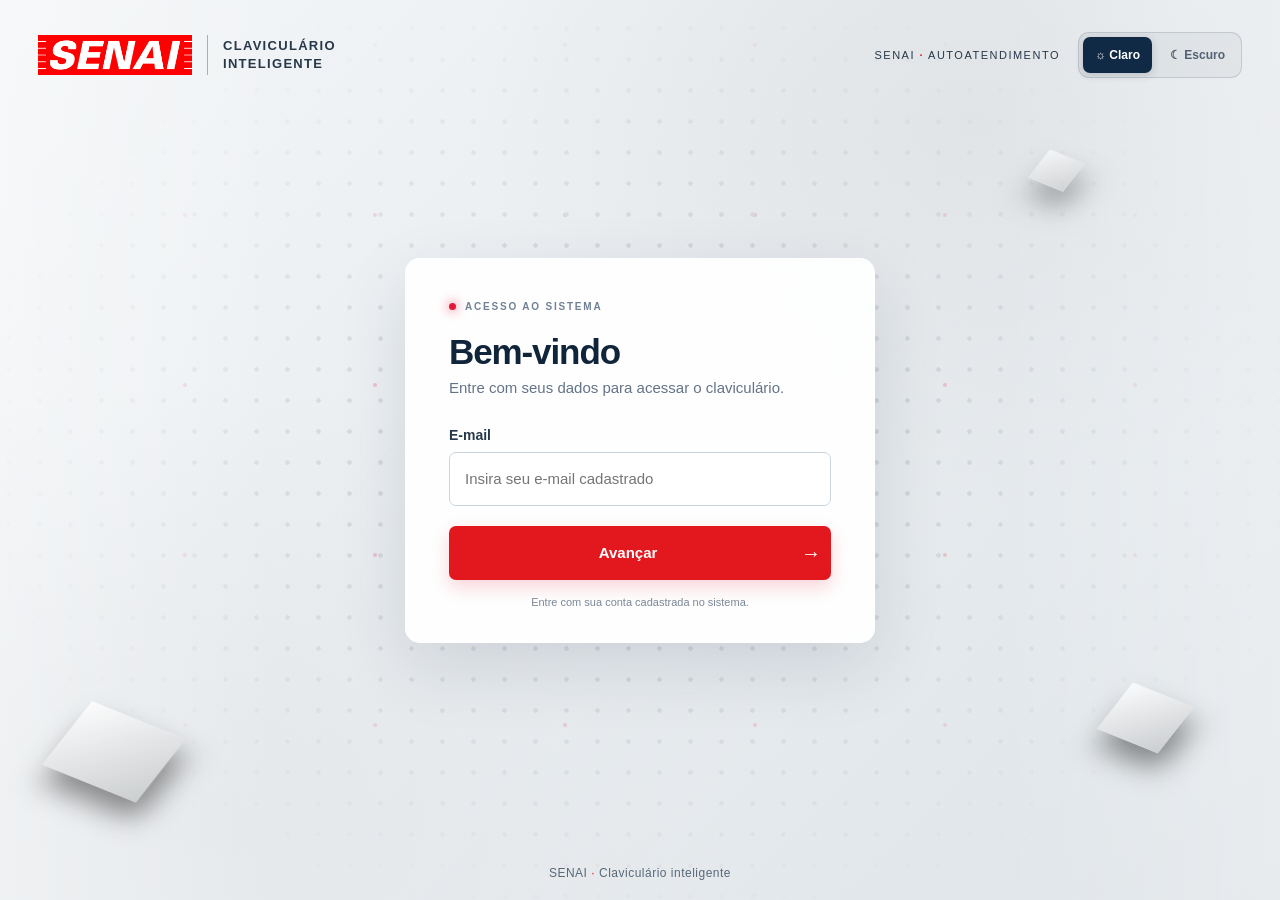
==== site/login.html @ 5d77051e "Junção do API e do Site" ====
<!doctype html>
<html lang="pt-BR">
<head>
  <meta charset="utf-8">
  <meta name="viewport" content="width=device-width, initial-scale=1">
  <meta name="theme-color" content="#151617">
  <title>Acesso | Claviculário SENAI</title>
  <link rel="stylesheet" href="login.css?v=responsive1">
</head>
<body>
  <section class="login-screen" id="loginScreen" aria-label="Acesso ao claviculário">
    <header class="login-header">
      <div class="login-brand"><img src="senai-logo.png" alt="SENAI"><span></span><strong>CLAVICULÁRIO<br>INTELIGENTE</strong></div>
      <div class="login-header-actions"><div class="login-mark" aria-hidden="true">SENAI <b>·</b> AUTOATENDIMENTO</div><div class="login-theme-options" role="group" aria-label="Tema da tela"><button class="login-theme-option" type="button" data-login-theme="light">☼ Claro</button><button class="login-theme-option" type="button" data-login-theme="dark">☾ Escuro</button></div></div>
    </header>
    <div class="login-content">
      <form class="login-card" id="loginForm">
        <div class="login-kicker"><i></i> ACESSO AO SISTEMA</div>
        <h1>Bem-vindo</h1>
        <p class="login-description" id="loginDescription">Entre com seus dados para acessar o claviculário.</p>
        <div class="login-step" id="identityStep">
          <label for="loginIdentity">E-mail</label>
          <input id="loginIdentity" class="login-select" type="email" placeholder="Insira seu e-mail cadastrado" autocomplete="username" required>
        </div>
        <div class="login-step" id="passwordStep" hidden>
          <label for="loginPassword">Senha</label>
          <input id="loginPassword" class="login-select" type="password" placeholder="Insira sua senha" autocomplete="current-password">
          <button class="login-back" type="button" id="loginBack">← Voltar</button>
        </div>
        <button class="login-submit" id="loginSubmit" type="submit">Avançar <span aria-hidden="true">→</span></button>
        <p class="login-note" id="loginNote">Entre com sua conta cadastrada no sistema.</p>
      </form>
    </div>
    <footer class="login-footer">SENAI <span>·</span> Claviculário inteligente</footer>
    <div class="login-cube cube-one" aria-hidden="true"></div><div class="login-cube cube-two" aria-hidden="true"></div><div class="login-cube cube-three" aria-hidden="true"></div>
  </section>
<script src="api-config.js?v=api2"></script>
<script src="login.js?v=cors1"></script>
</body>
</html>
---- site/login.css ----
*{box-sizing:border-box}
html,body{margin:0;min-width:320px;min-height:100%;font-family:Arial,Helvetica,sans-serif}
body{background:#111;color:#fff}
.login-screen{position:fixed;inset:0;overflow:hidden;background:radial-gradient(ellipse at 76% 14%,#343638 0,transparent 36%),radial-gradient(ellipse at 15% 91%,#17191b 0,transparent 38%),linear-gradient(135deg,#292a2b 0%,#151617 48%,#050606 100%);transition:background .35s ease,color .35s ease}
.login-screen:before{content:"";position:absolute;inset:0;pointer-events:none;opacity:.65;background-image:radial-gradient(circle,#d7d9dc 2.5px,transparent 3px),radial-gradient(circle,#e31837 2px,transparent 3px),linear-gradient(130deg,transparent 49.8%,#e3183722 50%,transparent 50.2%);background-size:31px 31px,190px 170px,340px 260px;background-position:24px 44px,90px 130px,15% 24%;mask-image:radial-gradient(ellipse at center,#000 0%,transparent 78%)}
.login-screen:after{content:"";position:absolute;inset:0;pointer-events:none;background:linear-gradient(90deg,#05060655,transparent 22%,transparent 78%,#05060644)}
.login-header{position:absolute;z-index:2;top:32px;left:38px;right:38px;display:flex;align-items:center;justify-content:space-between}
.login-brand{display:flex;align-items:center;gap:15px}.login-brand img{width:154px;height:auto;display:block}.login-brand>span{height:40px;width:1px;background:#ffffff65}.login-brand strong{font-size:13px;line-height:1.35;letter-spacing:1.3px;font-weight:600}.login-mark{font-size:11px;letter-spacing:1.5px;color:#bdc1c4}.login-mark b,.login-footer span{color:#e31837}
.login-header-actions{display:flex;align-items:center;gap:18px}.login-theme-options{display:flex;gap:6px;padding:4px;border:1px solid #ffffff30;border-radius:11px;background:#1118}.login-theme-option{height:36px;padding:0 12px;border:0;border-radius:7px;background:transparent;color:#c7c9cb;font-size:12px;font-weight:600}.login-theme-option:hover{background:#ffffff18;color:#fff}.login-theme-option.selected{background:#fff;color:#152235;box-shadow:0 2px 8px #0003}
.login-content{position:relative;z-index:2;height:100%;display:grid;place-items:center;padding:100px 20px}.login-card{width:min(100%,470px);padding:42px 43px 34px;border:1px solid #ffffff12;border-radius:15px;background:#171819d9;box-shadow:0 30px 100px #0007;backdrop-filter:blur(12px);transition:background .35s ease,border-color .35s ease,box-shadow .35s ease}
.login-kicker{display:flex;align-items:center;gap:9px;color:#aeb2b5;font-size:10px;letter-spacing:1.8px;font-weight:700}.login-kicker i{width:7px;height:7px;border-radius:50%;background:#e31837;box-shadow:0 0 12px #e31837}.login-card h1{font-size:35px;letter-spacing:-1.1px;margin:20px 0 7px;font-weight:700}.login-description{font-size:15px;color:#b6b8bb;margin:0 0 31px}
.login-card label{display:block;font-size:14px;font-weight:700;margin-bottom:9px}.login-select{width:100%;height:54px;border:1px solid #55595d;border-radius:7px;background:#252729;color:#fff;padding:0 15px;font-size:15px;outline:none}.login-select:focus{border-color:#e31837;box-shadow:0 0 0 3px #e3183726}
.login-submit{margin-top:20px;width:100%;height:54px;border:0;border-radius:7px;background:#e3181f;color:white;font-size:15px;font-weight:700;transition:background .2s,transform .2s}.login-submit:hover{background:#c9111d;transform:translateY(-1px)}.login-submit span{float:right;margin-right:4px;font-size:20px;line-height:18px}.login-note{margin:16px 0 0;color:#85898d;font-size:11px;text-align:center}.login-back{margin-top:10px;padding:5px 0;border:0;background:transparent;color:#c3c6c9;font-size:12px;text-align:left}.login-back:hover{color:#fff}.login-step[hidden]{display:none}.login-step input{display:block}
.login-footer{position:absolute;z-index:2;bottom:20px;left:0;right:0;text-align:center;color:#c4c6c8;font-size:12px;letter-spacing:.5px}.login-cube{position:absolute;z-index:1;width:52px;height:52px;background:linear-gradient(135deg,#fff,#c4c6c8);transform:rotate(30deg) skew(-8deg,-8deg);box-shadow:12px 17px 28px #0008;opacity:.8}.cube-one{left:5%;bottom:12%;width:100px;height:80px}.cube-two{right:8%;bottom:17%;width:65px;height:58px}.cube-three{right:16%;top:17%;width:37px;height:35px;opacity:.62}
@media(max-width:640px){.login-header{top:20px;left:18px;right:18px}.login-brand img{width:125px}.login-brand{gap:10px}.login-brand strong{font-size:10px}.login-mark{display:none}.login-card{padding:32px 24px 28px}.login-card h1{font-size:30px}.login-content{padding:90px 16px}.cube-one{left:-15px;bottom:7%;width:70px;height:60px}.cube-two{right:-8px;bottom:11%;width:48px;height:44px}.cube-three{right:7%;top:17%}.login-footer{font-size:10px}}
.login-screen.light-theme{background:radial-gradient(ellipse at 76% 14%,#e1e4e7 0,transparent 36%),radial-gradient(ellipse at 15% 91%,#e5e8eb 0,transparent 38%),linear-gradient(135deg,#f3f5f7 0%,#e9edf0 52%,#dfe4e8 100%);color:#10243a}
.login-screen.light-theme:before{opacity:.35;background-image:radial-gradient(circle,#7e8994 2px,transparent 2.5px),radial-gradient(circle,#e31837 1.5px,transparent 2.5px),linear-gradient(130deg,transparent 49.8%,#e3183718 50%,transparent 50.2%)}
.login-screen.light-theme:after{background:linear-gradient(90deg,#fff5,transparent 22%,transparent 78%,#fff4)}
.login-screen.light-theme .login-brand>span{background:#10243a55}.login-screen.light-theme .login-brand strong,.login-screen.light-theme .login-mark{color:#26384a}
.login-screen.light-theme .login-card{background:#ffffffed;border-color:#ffffffaa;box-shadow:0 24px 70px #10243a20}.login-screen.light-theme .login-kicker{color:#718092}.login-screen.light-theme .login-card h1{color:#10243a}.login-screen.light-theme .login-description{color:#647386}.login-screen.light-theme .login-card label{color:#26384a}.login-screen.light-theme .login-select{background:#fff;color:#10243a;border-color:#cbd3dc}.login-screen.light-theme .login-note{color:#7a8797}.login-screen.light-theme .login-back{color:#516275}.login-screen.light-theme .login-back:hover{color:#10243a}.login-screen.light-theme .login-footer{color:#586879}
.login-screen.light-theme .login-theme-options{border-color:#10243a24;background:#10243a0a}.login-screen.light-theme .login-theme-option{color:#526174}.login-screen.light-theme .login-theme-option:hover{background:#10243a0d;color:#10243a}.login-screen.light-theme .login-theme-option.selected{background:#102a46;color:#fff;box-shadow:0 2px 8px #10243a2b}
.login-screen:before{animation:field-drift 34s ease-in-out infinite alternate}
.login-brand{animation:fade-in .65s ease both}
.login-theme-options{animation:fade-in .65s .12s ease both}
.login-card{animation:card-arrive .7s cubic-bezier(.2,.75,.25,1) both}
.login-cube{animation:cube-float 7s ease-in-out infinite;will-change:transform}
.cube-two{animation-delay:-2.2s}.cube-three{animation-delay:-4.1s}
.login-submit{box-shadow:0 7px 18px #e3183730;transition:background .2s,transform .2s,box-shadow .2s}
.login-submit:hover{box-shadow:0 10px 25px #e3183745}
.login-submit:active{transform:scale(.985);box-shadow:0 3px 10px #e3183730}
.login-select{transition:border-color .2s,box-shadow .2s,background .3s,color .3s}
.login-theme-option{transition:background .2s,color .2s,transform .2s}
.login-theme-option:active{transform:scale(.96)}
@keyframes fade-in{from{opacity:0;transform:translateY(-8px)}to{opacity:1;transform:translateY(0)}}
@keyframes card-arrive{from{opacity:0;transform:translateY(18px) scale(.985)}to{opacity:1;transform:translateY(0) scale(1)}}
@keyframes cube-float{0%,100%{translate:0 0;rotate:0deg}50%{translate:0 -15px;rotate:3deg}}
@keyframes field-drift{from{background-position:24px 44px,90px 130px,15% 24%}to{background-position:46px 22px,122px 108px,18% 29%}}
@media(prefers-reduced-motion:reduce){.login-screen:before,.login-brand,.login-theme-options,.login-card,.login-cube{animation:none!important}.login-submit,.login-select,.login-theme-option{transition:none!important}}
@media(max-width:640px){.login-screen{position:relative;min-height:100vh;min-height:100svh;height:auto;overflow-x:hidden;overflow-y:auto;display:flex;flex-direction:column}.login-header{position:relative;inset:auto;padding:18px 16px 0;gap:12px;flex-wrap:wrap}.login-header-actions{margin-left:auto;gap:8px}.login-content{height:auto;flex:1;min-height:0;padding:24px 16px}.login-card{width:min(100%,470px);padding:28px 22px 24px}.login-footer{position:relative;inset:auto;padding:12px 12px max(16px,env(safe-area-inset-bottom))}.login-cube{pointer-events:none}}
@media(max-width:380px){.login-header{padding-left:13px;padding-right:13px}.login-brand img{width:112px}.login-brand{gap:8px}.login-brand strong{font-size:9px;letter-spacing:1px}.login-header-actions{width:100%;justify-content:flex-end}.login-theme-option{height:34px;padding:0 10px}.login-content{padding:18px 13px}.login-card{padding:25px 19px 22px}.login-card h1{font-size:28px}.login-description{margin-bottom:25px}.login-footer{font-size:9px}}
@media(max-height:520px) and (max-width:640px){.login-header{padding-top:12px}.login-content{padding-top:14px;padding-bottom:14px}.login-card{padding:20px}.login-card h1{margin-top:12px}.login-description{margin-bottom:18px}.login-footer{padding-top:8px}}
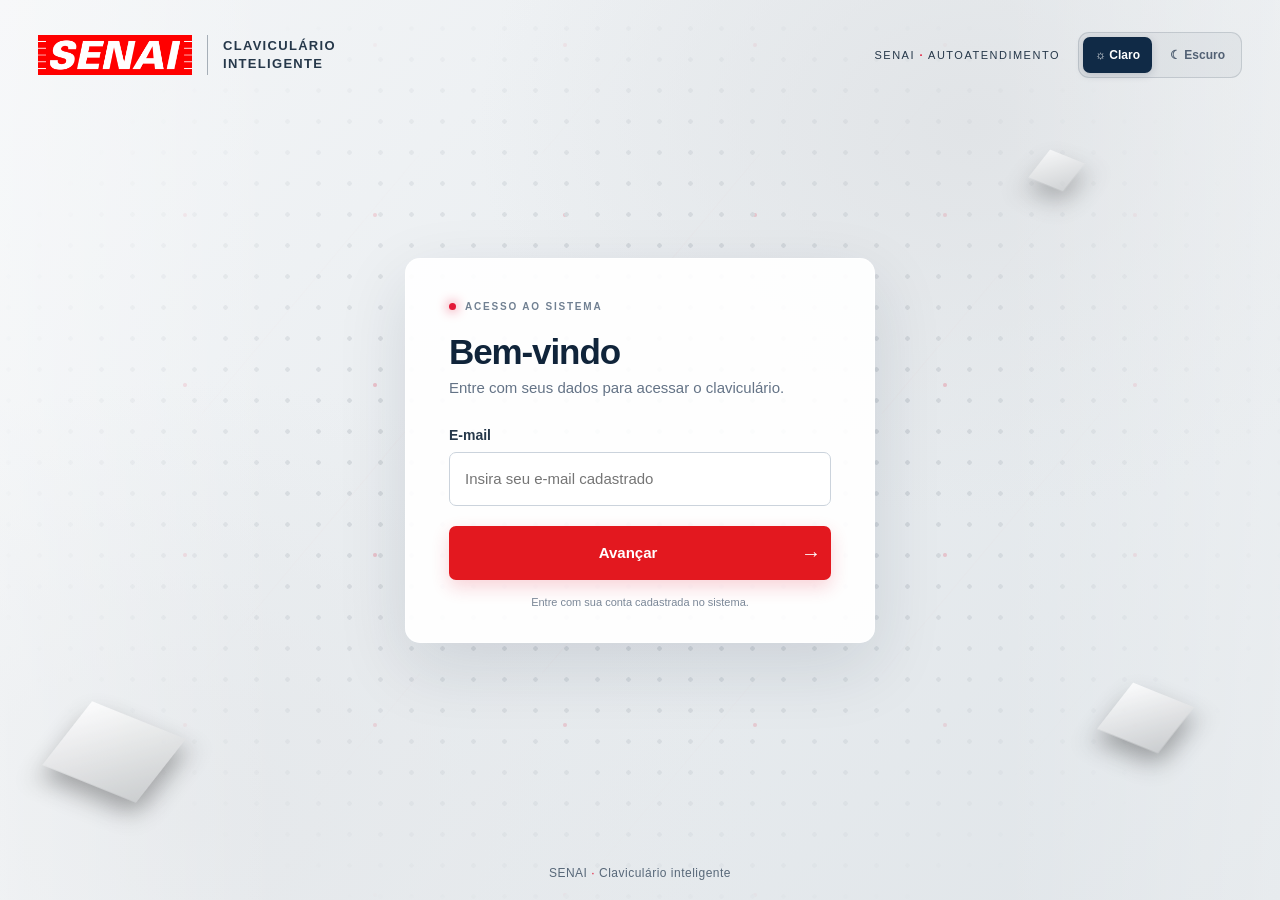
==== commit d111638a: "Organizando arquivos .md e adicionando novas funcionalidades ao sistema" ====
--- a/site/login.html
+++ b/site/login.html
@@ -1,17 +1,25 @@
 <!doctype html>
 <html lang="pt-BR">
+
 <head>
   <meta charset="utf-8">
   <meta name="viewport" content="width=device-width, initial-scale=1">
   <meta name="theme-color" content="#151617">
   <title>Acesso | Claviculário SENAI</title>
-  <link rel="stylesheet" href="login.css?v=responsive1">
+  <link rel="stylesheet" href="login.css?v=perf1">
 </head>
+
 <body>
   <section class="login-screen" id="loginScreen" aria-label="Acesso ao claviculário">
     <header class="login-header">
-      <div class="login-brand"><img src="senai-logo.png" alt="SENAI"><span></span><strong>CLAVICULÁRIO<br>INTELIGENTE</strong></div>
-      <div class="login-header-actions"><div class="login-mark" aria-hidden="true">SENAI <b>·</b> AUTOATENDIMENTO</div><div class="login-theme-options" role="group" aria-label="Tema da tela"><button class="login-theme-option" type="button" data-login-theme="light">☼ Claro</button><button class="login-theme-option" type="button" data-login-theme="dark">☾ Escuro</button></div></div>
+      <div class="login-brand"><img src="senai-logo.png"
+          alt="SENAI"><span></span><strong>CLAVICULÁRIO<br>INTELIGENTE</strong></div>
+      <div class="login-header-actions">
+        <div class="login-mark" aria-hidden="true">SENAI <b>·</b> AUTOATENDIMENTO</div>
+        <div class="login-theme-options" role="group" aria-label="Tema da tela"><button class="login-theme-option"
+            type="button" data-login-theme="light">☼ Claro</button><button class="login-theme-option" type="button"
+            data-login-theme="dark">☾ Escuro</button></div>
+      </div>
     </header>
     <div class="login-content">
       <form class="login-card" id="loginForm">
@@ -20,11 +28,13 @@
         <p class="login-description" id="loginDescription">Entre com seus dados para acessar o claviculário.</p>
         <div class="login-step" id="identityStep">
           <label for="loginIdentity">E-mail</label>
-          <input id="loginIdentity" class="login-select" type="email" placeholder="Insira seu e-mail cadastrado" autocomplete="username" required>
+          <input id="loginIdentity" class="login-select" type="email" placeholder="Insira seu e-mail cadastrado"
+            autocomplete="username" required>
         </div>
         <div class="login-step" id="passwordStep" hidden>
           <label for="loginPassword">Senha</label>
-          <input id="loginPassword" class="login-select" type="password" placeholder="Insira sua senha" autocomplete="current-password">
+          <input id="loginPassword" class="login-select" type="password" placeholder="Insira sua senha"
+            autocomplete="current-password">
           <button class="login-back" type="button" id="loginBack">← Voltar</button>
         </div>
         <button class="login-submit" id="loginSubmit" type="submit">Avançar <span aria-hidden="true">→</span></button>
@@ -32,9 +42,12 @@
       </form>
     </div>
     <footer class="login-footer">SENAI <span>·</span> Claviculário inteligente</footer>
-    <div class="login-cube cube-one" aria-hidden="true"></div><div class="login-cube cube-two" aria-hidden="true"></div><div class="login-cube cube-three" aria-hidden="true"></div>
+    <div class="login-cube cube-one" aria-hidden="true"></div>
+    <div class="login-cube cube-two" aria-hidden="true"></div>
+    <div class="login-cube cube-three" aria-hidden="true"></div>
   </section>
-<script src="api-config.js?v=api2"></script>
-<script src="login.js?v=cors1"></script>
+  <script src="api-config.js?v=api2"></script>
+  <script src="login.js?v=painel1"></script>
 </body>
-</html>
+
+</html>
--- a/site/login.css
+++ b/site/login.css
@@ -1,41 +1,718 @@
-*{box-sizing:border-box}
-html,body{margin:0;min-width:320px;min-height:100%;font-family:Arial,Helvetica,sans-serif}
-body{background:#111;color:#fff}
-.login-screen{position:fixed;inset:0;overflow:hidden;background:radial-gradient(ellipse at 76% 14%,#343638 0,transparent 36%),radial-gradient(ellipse at 15% 91%,#17191b 0,transparent 38%),linear-gradient(135deg,#292a2b 0%,#151617 48%,#050606 100%);transition:background .35s ease,color .35s ease}
-.login-screen:before{content:"";position:absolute;inset:0;pointer-events:none;opacity:.65;background-image:radial-gradient(circle,#d7d9dc 2.5px,transparent 3px),radial-gradient(circle,#e31837 2px,transparent 3px),linear-gradient(130deg,transparent 49.8%,#e3183722 50%,transparent 50.2%);background-size:31px 31px,190px 170px,340px 260px;background-position:24px 44px,90px 130px,15% 24%;mask-image:radial-gradient(ellipse at center,#000 0%,transparent 78%)}
-.login-screen:after{content:"";position:absolute;inset:0;pointer-events:none;background:linear-gradient(90deg,#05060655,transparent 22%,transparent 78%,#05060644)}
-.login-header{position:absolute;z-index:2;top:32px;left:38px;right:38px;display:flex;align-items:center;justify-content:space-between}
-.login-brand{display:flex;align-items:center;gap:15px}.login-brand img{width:154px;height:auto;display:block}.login-brand>span{height:40px;width:1px;background:#ffffff65}.login-brand strong{font-size:13px;line-height:1.35;letter-spacing:1.3px;font-weight:600}.login-mark{font-size:11px;letter-spacing:1.5px;color:#bdc1c4}.login-mark b,.login-footer span{color:#e31837}
-.login-header-actions{display:flex;align-items:center;gap:18px}.login-theme-options{display:flex;gap:6px;padding:4px;border:1px solid #ffffff30;border-radius:11px;background:#1118}.login-theme-option{height:36px;padding:0 12px;border:0;border-radius:7px;background:transparent;color:#c7c9cb;font-size:12px;font-weight:600}.login-theme-option:hover{background:#ffffff18;color:#fff}.login-theme-option.selected{background:#fff;color:#152235;box-shadow:0 2px 8px #0003}
-.login-content{position:relative;z-index:2;height:100%;display:grid;place-items:center;padding:100px 20px}.login-card{width:min(100%,470px);padding:42px 43px 34px;border:1px solid #ffffff12;border-radius:15px;background:#171819d9;box-shadow:0 30px 100px #0007;backdrop-filter:blur(12px);transition:background .35s ease,border-color .35s ease,box-shadow .35s ease}
-.login-kicker{display:flex;align-items:center;gap:9px;color:#aeb2b5;font-size:10px;letter-spacing:1.8px;font-weight:700}.login-kicker i{width:7px;height:7px;border-radius:50%;background:#e31837;box-shadow:0 0 12px #e31837}.login-card h1{font-size:35px;letter-spacing:-1.1px;margin:20px 0 7px;font-weight:700}.login-description{font-size:15px;color:#b6b8bb;margin:0 0 31px}
-.login-card label{display:block;font-size:14px;font-weight:700;margin-bottom:9px}.login-select{width:100%;height:54px;border:1px solid #55595d;border-radius:7px;background:#252729;color:#fff;padding:0 15px;font-size:15px;outline:none}.login-select:focus{border-color:#e31837;box-shadow:0 0 0 3px #e3183726}
-.login-submit{margin-top:20px;width:100%;height:54px;border:0;border-radius:7px;background:#e3181f;color:white;font-size:15px;font-weight:700;transition:background .2s,transform .2s}.login-submit:hover{background:#c9111d;transform:translateY(-1px)}.login-submit span{float:right;margin-right:4px;font-size:20px;line-height:18px}.login-note{margin:16px 0 0;color:#85898d;font-size:11px;text-align:center}.login-back{margin-top:10px;padding:5px 0;border:0;background:transparent;color:#c3c6c9;font-size:12px;text-align:left}.login-back:hover{color:#fff}.login-step[hidden]{display:none}.login-step input{display:block}
-.login-footer{position:absolute;z-index:2;bottom:20px;left:0;right:0;text-align:center;color:#c4c6c8;font-size:12px;letter-spacing:.5px}.login-cube{position:absolute;z-index:1;width:52px;height:52px;background:linear-gradient(135deg,#fff,#c4c6c8);transform:rotate(30deg) skew(-8deg,-8deg);box-shadow:12px 17px 28px #0008;opacity:.8}.cube-one{left:5%;bottom:12%;width:100px;height:80px}.cube-two{right:8%;bottom:17%;width:65px;height:58px}.cube-three{right:16%;top:17%;width:37px;height:35px;opacity:.62}
-@media(max-width:640px){.login-header{top:20px;left:18px;right:18px}.login-brand img{width:125px}.login-brand{gap:10px}.login-brand strong{font-size:10px}.login-mark{display:none}.login-card{padding:32px 24px 28px}.login-card h1{font-size:30px}.login-content{padding:90px 16px}.cube-one{left:-15px;bottom:7%;width:70px;height:60px}.cube-two{right:-8px;bottom:11%;width:48px;height:44px}.cube-three{right:7%;top:17%}.login-footer{font-size:10px}}
-.login-screen.light-theme{background:radial-gradient(ellipse at 76% 14%,#e1e4e7 0,transparent 36%),radial-gradient(ellipse at 15% 91%,#e5e8eb 0,transparent 38%),linear-gradient(135deg,#f3f5f7 0%,#e9edf0 52%,#dfe4e8 100%);color:#10243a}
-.login-screen.light-theme:before{opacity:.35;background-image:radial-gradient(circle,#7e8994 2px,transparent 2.5px),radial-gradient(circle,#e31837 1.5px,transparent 2.5px),linear-gradient(130deg,transparent 49.8%,#e3183718 50%,transparent 50.2%)}
-.login-screen.light-theme:after{background:linear-gradient(90deg,#fff5,transparent 22%,transparent 78%,#fff4)}
-.login-screen.light-theme .login-brand>span{background:#10243a55}.login-screen.light-theme .login-brand strong,.login-screen.light-theme .login-mark{color:#26384a}
-.login-screen.light-theme .login-card{background:#ffffffed;border-color:#ffffffaa;box-shadow:0 24px 70px #10243a20}.login-screen.light-theme .login-kicker{color:#718092}.login-screen.light-theme .login-card h1{color:#10243a}.login-screen.light-theme .login-description{color:#647386}.login-screen.light-theme .login-card label{color:#26384a}.login-screen.light-theme .login-select{background:#fff;color:#10243a;border-color:#cbd3dc}.login-screen.light-theme .login-note{color:#7a8797}.login-screen.light-theme .login-back{color:#516275}.login-screen.light-theme .login-back:hover{color:#10243a}.login-screen.light-theme .login-footer{color:#586879}
-.login-screen.light-theme .login-theme-options{border-color:#10243a24;background:#10243a0a}.login-screen.light-theme .login-theme-option{color:#526174}.login-screen.light-theme .login-theme-option:hover{background:#10243a0d;color:#10243a}.login-screen.light-theme .login-theme-option.selected{background:#102a46;color:#fff;box-shadow:0 2px 8px #10243a2b}
-.login-screen:before{animation:field-drift 34s ease-in-out infinite alternate}
-.login-brand{animation:fade-in .65s ease both}
-.login-theme-options{animation:fade-in .65s .12s ease both}
-.login-card{animation:card-arrive .7s cubic-bezier(.2,.75,.25,1) both}
-.login-cube{animation:cube-float 7s ease-in-out infinite;will-change:transform}
-.cube-two{animation-delay:-2.2s}.cube-three{animation-delay:-4.1s}
-.login-submit{box-shadow:0 7px 18px #e3183730;transition:background .2s,transform .2s,box-shadow .2s}
-.login-submit:hover{box-shadow:0 10px 25px #e3183745}
-.login-submit:active{transform:scale(.985);box-shadow:0 3px 10px #e3183730}
-.login-select{transition:border-color .2s,box-shadow .2s,background .3s,color .3s}
-.login-theme-option{transition:background .2s,color .2s,transform .2s}
-.login-theme-option:active{transform:scale(.96)}
-@keyframes fade-in{from{opacity:0;transform:translateY(-8px)}to{opacity:1;transform:translateY(0)}}
-@keyframes card-arrive{from{opacity:0;transform:translateY(18px) scale(.985)}to{opacity:1;transform:translateY(0) scale(1)}}
-@keyframes cube-float{0%,100%{translate:0 0;rotate:0deg}50%{translate:0 -15px;rotate:3deg}}
-@keyframes field-drift{from{background-position:24px 44px,90px 130px,15% 24%}to{background-position:46px 22px,122px 108px,18% 29%}}
-@media(prefers-reduced-motion:reduce){.login-screen:before,.login-brand,.login-theme-options,.login-card,.login-cube{animation:none!important}.login-submit,.login-select,.login-theme-option{transition:none!important}}
-@media(max-width:640px){.login-screen{position:relative;min-height:100vh;min-height:100svh;height:auto;overflow-x:hidden;overflow-y:auto;display:flex;flex-direction:column}.login-header{position:relative;inset:auto;padding:18px 16px 0;gap:12px;flex-wrap:wrap}.login-header-actions{margin-left:auto;gap:8px}.login-content{height:auto;flex:1;min-height:0;padding:24px 16px}.login-card{width:min(100%,470px);padding:28px 22px 24px}.login-footer{position:relative;inset:auto;padding:12px 12px max(16px,env(safe-area-inset-bottom))}.login-cube{pointer-events:none}}
-@media(max-width:380px){.login-header{padding-left:13px;padding-right:13px}.login-brand img{width:112px}.login-brand{gap:8px}.login-brand strong{font-size:9px;letter-spacing:1px}.login-header-actions{width:100%;justify-content:flex-end}.login-theme-option{height:34px;padding:0 10px}.login-content{padding:18px 13px}.login-card{padding:25px 19px 22px}.login-card h1{font-size:28px}.login-description{margin-bottom:25px}.login-footer{font-size:9px}}
-@media(max-height:520px) and (max-width:640px){.login-header{padding-top:12px}.login-content{padding-top:14px;padding-bottom:14px}.login-card{padding:20px}.login-card h1{margin-top:12px}.login-description{margin-bottom:18px}.login-footer{padding-top:8px}}
+* {
+    box-sizing: border-box
+}
+
+html,
+body {
+    margin: 0;
+    min-width: 320px;
+    min-height: 100%;
+    font-family: Arial, Helvetica, sans-serif
+}
+
+body {
+    background: #111;
+    color: #fff
+}
+
+.login-screen {
+    position: fixed;
+    inset: 0;
+    overflow: hidden;
+    background: radial-gradient(ellipse at 76% 14%, #343638 0, transparent 36%), radial-gradient(ellipse at 15% 91%, #17191b 0, transparent 38%), linear-gradient(135deg, #292a2b 0%, #151617 48%, #050606 100%);
+    transition: background .35s ease, color .35s ease
+}
+
+.login-screen:before {
+    content: "";
+    position: absolute;
+    inset: 0;
+    pointer-events: none;
+    opacity: .65;
+    background-image: radial-gradient(circle, #d7d9dc 2.5px, transparent 3px), radial-gradient(circle, #e31837 2px, transparent 3px), linear-gradient(130deg, transparent 49.8%, #e3183722 50%, transparent 50.2%);
+    background-size: 31px 31px, 190px 170px, 340px 260px;
+    background-position: 24px 44px, 90px 130px, 15% 24%;
+    mask-image: radial-gradient(ellipse at center, #000 0%, transparent 78%)
+}
+
+.login-screen:after {
+    content: "";
+    position: absolute;
+    inset: 0;
+    pointer-events: none;
+    background: linear-gradient(90deg, #05060655, transparent 22%, transparent 78%, #05060644)
+}
+
+.login-header {
+    position: absolute;
+    z-index: 2;
+    top: 32px;
+    left: 38px;
+    right: 38px;
+    display: flex;
+    align-items: center;
+    justify-content: space-between
+}
+
+.login-brand {
+    display: flex;
+    align-items: center;
+    gap: 15px
+}
+
+.login-brand img {
+    width: 154px;
+    height: auto;
+    display: block
+}
+
+.login-brand>span {
+    height: 40px;
+    width: 1px;
+    background: #ffffff65
+}
+
+.login-brand strong {
+    font-size: 13px;
+    line-height: 1.35;
+    letter-spacing: 1.3px;
+    font-weight: 600
+}
+
+.login-mark {
+    font-size: 11px;
+    letter-spacing: 1.5px;
+    color: #bdc1c4
+}
+
+.login-mark b,
+.login-footer span {
+    color: #e31837
+}
+
+.login-header-actions {
+    display: flex;
+    align-items: center;
+    gap: 18px
+}
+
+.login-theme-options {
+    display: flex;
+    gap: 6px;
+    padding: 4px;
+    border: 1px solid #ffffff30;
+    border-radius: 11px;
+    background: #1118
+}
+
+.login-theme-option {
+    height: 36px;
+    padding: 0 12px;
+    border: 0;
+    border-radius: 7px;
+    background: transparent;
+    color: #c7c9cb;
+    font-size: 12px;
+    font-weight: 600
+}
+
+.login-theme-option:hover {
+    background: #ffffff18;
+    color: #fff
+}
+
+.login-theme-option.selected {
+    background: #fff;
+    color: #152235;
+    box-shadow: 0 2px 8px #0003
+}
+
+.login-content {
+    position: relative;
+    z-index: 2;
+    height: 100%;
+    display: grid;
+    place-items: center;
+    padding: 100px 20px
+}
+
+.login-card {
+    width: min(100%, 470px);
+    padding: 42px 43px 34px;
+    border: 1px solid #ffffff12;
+    border-radius: 15px;
+    background: #171819d9;
+    box-shadow: 0 30px 100px #0007;
+    backdrop-filter: blur(12px);
+    transition: background .35s ease, border-color .35s ease, box-shadow .35s ease
+}
+
+.login-kicker {
+    display: flex;
+    align-items: center;
+    gap: 9px;
+    color: #aeb2b5;
+    font-size: 10px;
+    letter-spacing: 1.8px;
+    font-weight: 700
+}
+
+.login-kicker i {
+    width: 7px;
+    height: 7px;
+    border-radius: 50%;
+    background: #e31837;
+    box-shadow: 0 0 12px #e31837
+}
+
+.login-card h1 {
+    font-size: 35px;
+    letter-spacing: -1.1px;
+    margin: 20px 0 7px;
+    font-weight: 700
+}
+
+.login-description {
+    font-size: 15px;
+    color: #b6b8bb;
+    margin: 0 0 31px
+}
+
+.login-card label {
+    display: block;
+    font-size: 14px;
+    font-weight: 700;
+    margin-bottom: 9px
+}
+
+.login-select {
+    width: 100%;
+    height: 54px;
+    border: 1px solid #55595d;
+    border-radius: 7px;
+    background: #252729;
+    color: #fff;
+    padding: 0 15px;
+    font-size: 15px;
+    outline: none
+}
+
+.login-select:focus {
+    border-color: #e31837;
+    box-shadow: 0 0 0 3px #e3183726
+}
+
+.login-submit {
+    margin-top: 20px;
+    width: 100%;
+    height: 54px;
+    border: 0;
+    border-radius: 7px;
+    background: #e3181f;
+    color: white;
+    font-size: 15px;
+    font-weight: 700;
+    transition: background .2s, transform .2s
+}
+
+.login-submit:hover {
+    background: #c9111d;
+    transform: translateY(-1px)
+}
+
+.login-submit span {
+    float: right;
+    margin-right: 4px;
+    font-size: 20px;
+    line-height: 18px
+}
+
+.login-note {
+    margin: 16px 0 0;
+    color: #85898d;
+    font-size: 11px;
+    text-align: center
+}
+
+.login-back {
+    margin-top: 10px;
+    padding: 5px 0;
+    border: 0;
+    background: transparent;
+    color: #c3c6c9;
+    font-size: 12px;
+    text-align: left
+}
+
+.login-back:hover {
+    color: #fff
+}
+
+.login-step[hidden] {
+    display: none
+}
+
+.login-step input {
+    display: block
+}
+
+.login-footer {
+    position: absolute;
+    z-index: 2;
+    bottom: 20px;
+    left: 0;
+    right: 0;
+    text-align: center;
+    color: #c4c6c8;
+    font-size: 12px;
+    letter-spacing: .5px
+}
+
+.login-cube {
+    position: absolute;
+    z-index: 1;
+    width: 52px;
+    height: 52px;
+    background: linear-gradient(135deg, #fff, #c4c6c8);
+    transform: rotate(30deg) skew(-8deg, -8deg);
+    box-shadow: 12px 17px 28px #0008;
+    opacity: .8
+}
+
+.cube-one {
+    left: 5%;
+    bottom: 12%;
+    width: 100px;
+    height: 80px
+}
+
+.cube-two {
+    right: 8%;
+    bottom: 17%;
+    width: 65px;
+    height: 58px
+}
+
+.cube-three {
+    right: 16%;
+    top: 17%;
+    width: 37px;
+    height: 35px;
+    opacity: .62
+}
+
+@media(max-width:640px) {
+    .login-header {
+        top: 20px;
+        left: 18px;
+        right: 18px
+    }
+
+    .login-brand img {
+        width: 125px
+    }
+
+    .login-brand {
+        gap: 10px
+    }
+
+    .login-brand strong {
+        font-size: 10px
+    }
+
+    .login-mark {
+        display: none
+    }
+
+    .login-card {
+        padding: 32px 24px 28px
+    }
+
+    .login-card h1 {
+        font-size: 30px
+    }
+
+    .login-content {
+        padding: 90px 16px
+    }
+
+    .cube-one {
+        left: -15px;
+        bottom: 7%;
+        width: 70px;
+        height: 60px
+    }
+
+    .cube-two {
+        right: -8px;
+        bottom: 11%;
+        width: 48px;
+        height: 44px
+    }
+
+    .cube-three {
+        right: 7%;
+        top: 17%
+    }
+
+    .login-footer {
+        font-size: 10px
+    }
+}
+
+.login-screen.light-theme {
+    background: radial-gradient(ellipse at 76% 14%, #e1e4e7 0, transparent 36%), radial-gradient(ellipse at 15% 91%, #e5e8eb 0, transparent 38%), linear-gradient(135deg, #f3f5f7 0%, #e9edf0 52%, #dfe4e8 100%);
+    color: #10243a
+}
+
+.login-screen.light-theme:before {
+    opacity: .35;
+    background-image: radial-gradient(circle, #7e8994 2px, transparent 2.5px), radial-gradient(circle, #e31837 1.5px, transparent 2.5px), linear-gradient(130deg, transparent 49.8%, #e3183718 50%, transparent 50.2%)
+}
+
+.login-screen.light-theme:after {
+    background: linear-gradient(90deg, #fff5, transparent 22%, transparent 78%, #fff4)
+}
+
+.login-screen.light-theme .login-brand>span {
+    background: #10243a55
+}
+
+.login-screen.light-theme .login-brand strong,
+.login-screen.light-theme .login-mark {
+    color: #26384a
+}
+
+.login-screen.light-theme .login-card {
+    background: #ffffffed;
+    border-color: #ffffffaa;
+    box-shadow: 0 24px 70px #10243a20
+}
+
+.login-screen.light-theme .login-kicker {
+    color: #718092
+}
+
+.login-screen.light-theme .login-card h1 {
+    color: #10243a
+}
+
+.login-screen.light-theme .login-description {
+    color: #647386
+}
+
+.login-screen.light-theme .login-card label {
+    color: #26384a
+}
+
+.login-screen.light-theme .login-select {
+    background: #fff;
+    color: #10243a;
+    border-color: #cbd3dc
+}
+
+.login-screen.light-theme .login-note {
+    color: #7a8797
+}
+
+.login-screen.light-theme .login-back {
+    color: #516275
+}
+
+.login-screen.light-theme .login-back:hover {
+    color: #10243a
+}
+
+.login-screen.light-theme .login-footer {
+    color: #586879
+}
+
+.login-screen.light-theme .login-theme-options {
+    border-color: #10243a24;
+    background: #10243a0a
+}
+
+.login-screen.light-theme .login-theme-option {
+    color: #526174
+}
+
+.login-screen.light-theme .login-theme-option:hover {
+    background: #10243a0d;
+    color: #10243a
+}
+
+.login-screen.light-theme .login-theme-option.selected {
+    background: #102a46;
+    color: #fff;
+    box-shadow: 0 2px 8px #10243a2b
+}
+
+.login-screen:before {
+    animation: field-drift 34s ease-in-out infinite alternate
+}
+
+.login-brand {
+    animation: fade-in .65s ease both
+}
+
+.login-theme-options {
+    animation: fade-in .65s .12s ease both
+}
+
+.login-card {
+    animation: card-arrive .7s cubic-bezier(.2, .75, .25, 1) both
+}
+
+.login-cube {
+    animation: cube-float 7s ease-in-out infinite;
+    will-change: transform
+}
+
+.cube-two {
+    animation-delay: -2.2s
+}
+
+.cube-three {
+    animation-delay: -4.1s
+}
+
+.login-submit {
+    box-shadow: 0 7px 18px #e3183730;
+    transition: background .2s, transform .2s, box-shadow .2s
+}
+
+.login-submit:hover {
+    box-shadow: 0 10px 25px #e3183745
+}
+
+.login-submit:active {
+    transform: scale(.985);
+    box-shadow: 0 3px 10px #e3183730
+}
+
+.login-select {
+    transition: border-color .2s, box-shadow .2s, background .3s, color .3s
+}
+
+.login-theme-option {
+    transition: background .2s, color .2s, transform .2s
+}
+
+.login-theme-option:active {
+    transform: scale(.96)
+}
+
+@keyframes fade-in {
+    from {
+        opacity: 0;
+        transform: translateY(-8px)
+    }
+
+    to {
+        opacity: 1;
+        transform: translateY(0)
+    }
+}
+
+@keyframes card-arrive {
+    from {
+        opacity: 0;
+        transform: translateY(18px) scale(.985)
+    }
+
+    to {
+        opacity: 1;
+        transform: translateY(0) scale(1)
+    }
+}
+
+@keyframes cube-float {
+
+    0%,
+    100% {
+        translate: 0 0;
+        rotate: 0deg
+    }
+
+    50% {
+        translate: 0 -15px;
+        rotate: 3deg
+    }
+}
+
+@keyframes field-drift {
+    from {
+        background-position: 24px 44px, 90px 130px, 15% 24%
+    }
+
+    to {
+        background-position: 46px 22px, 122px 108px, 18% 29%
+    }
+}
+
+@media(prefers-reduced-motion:reduce) {
+
+    .login-screen:before,
+    .login-brand,
+    .login-theme-options,
+    .login-card,
+    .login-cube {
+        animation: none !important
+    }
+
+    .login-submit,
+    .login-select,
+    .login-theme-option {
+        transition: none !important
+    }
+}
+
+@media(max-width:640px) {
+    .login-screen {
+        position: relative;
+        min-height: 100vh;
+        min-height: 100svh;
+        height: auto;
+        overflow-x: hidden;
+        overflow-y: auto;
+        display: flex;
+        flex-direction: column
+    }
+
+    .login-header {
+        position: relative;
+        inset: auto;
+        padding: 18px 16px 0;
+        gap: 12px;
+        flex-wrap: wrap
+    }
+
+    .login-header-actions {
+        margin-left: auto;
+        gap: 8px
+    }
+
+    .login-content {
+        height: auto;
+        flex: 1;
+        min-height: 0;
+        padding: 24px 16px
+    }
+
+    .login-card {
+        width: min(100%, 470px);
+        padding: 28px 22px 24px
+    }
+
+    .login-footer {
+        position: relative;
+        inset: auto;
+        padding: 12px 12px max(16px, env(safe-area-inset-bottom))
+    }
+
+    .login-cube {
+        pointer-events: none
+    }
+}
+
+@media(max-width:380px) {
+    .login-header {
+        padding-left: 13px;
+        padding-right: 13px
+    }
+
+    .login-brand img {
+        width: 112px
+    }
+
+    .login-brand {
+        gap: 8px
+    }
+
+    .login-brand strong {
+        font-size: 9px;
+        letter-spacing: 1px
+    }
+
+    .login-header-actions {
+        width: 100%;
+        justify-content: flex-end
+    }
+
+    .login-theme-option {
+        height: 34px;
+        padding: 0 10px
+    }
+
+    .login-content {
+        padding: 18px 13px
+    }
+
+    .login-card {
+        padding: 25px 19px 22px
+    }
+
+    .login-card h1 {
+        font-size: 28px
+    }
+
+    .login-description {
+        margin-bottom: 25px
+    }
+
+    .login-footer {
+        font-size: 9px
+    }
+}
+
+@media(max-height:520px) and (max-width:640px) {
+    .login-header {
+        padding-top: 12px
+    }
+
+    .login-content {
+        padding-top: 14px;
+        padding-bottom: 14px
+    }
+
+    .login-card {
+        padding: 20px
+    }
+
+    .login-card h1 {
+        margin-top: 12px
+    }
+
+    .login-description {
+        margin-bottom: 18px
+    }
+
+    .login-footer {
+        padding-top: 8px
+    }
+}
+
+@media(max-width:720px) {
+    input {
+        font-size: 16px
+    }
+}
+
+/* Desempenho: sem animar o fundo inteiro (repintura) e sem blur sobre camada animada */
+.login-screen:before {
+    animation: none
+}
+
+.login-card {
+    backdrop-filter: none;
+    -webkit-backdrop-filter: none
+}
+
+.login-screen {
+    transition: none
+}
+
+.login-cube {
+    box-shadow: none;
+    filter: drop-shadow(8px 12px 12px #0006)
+}
